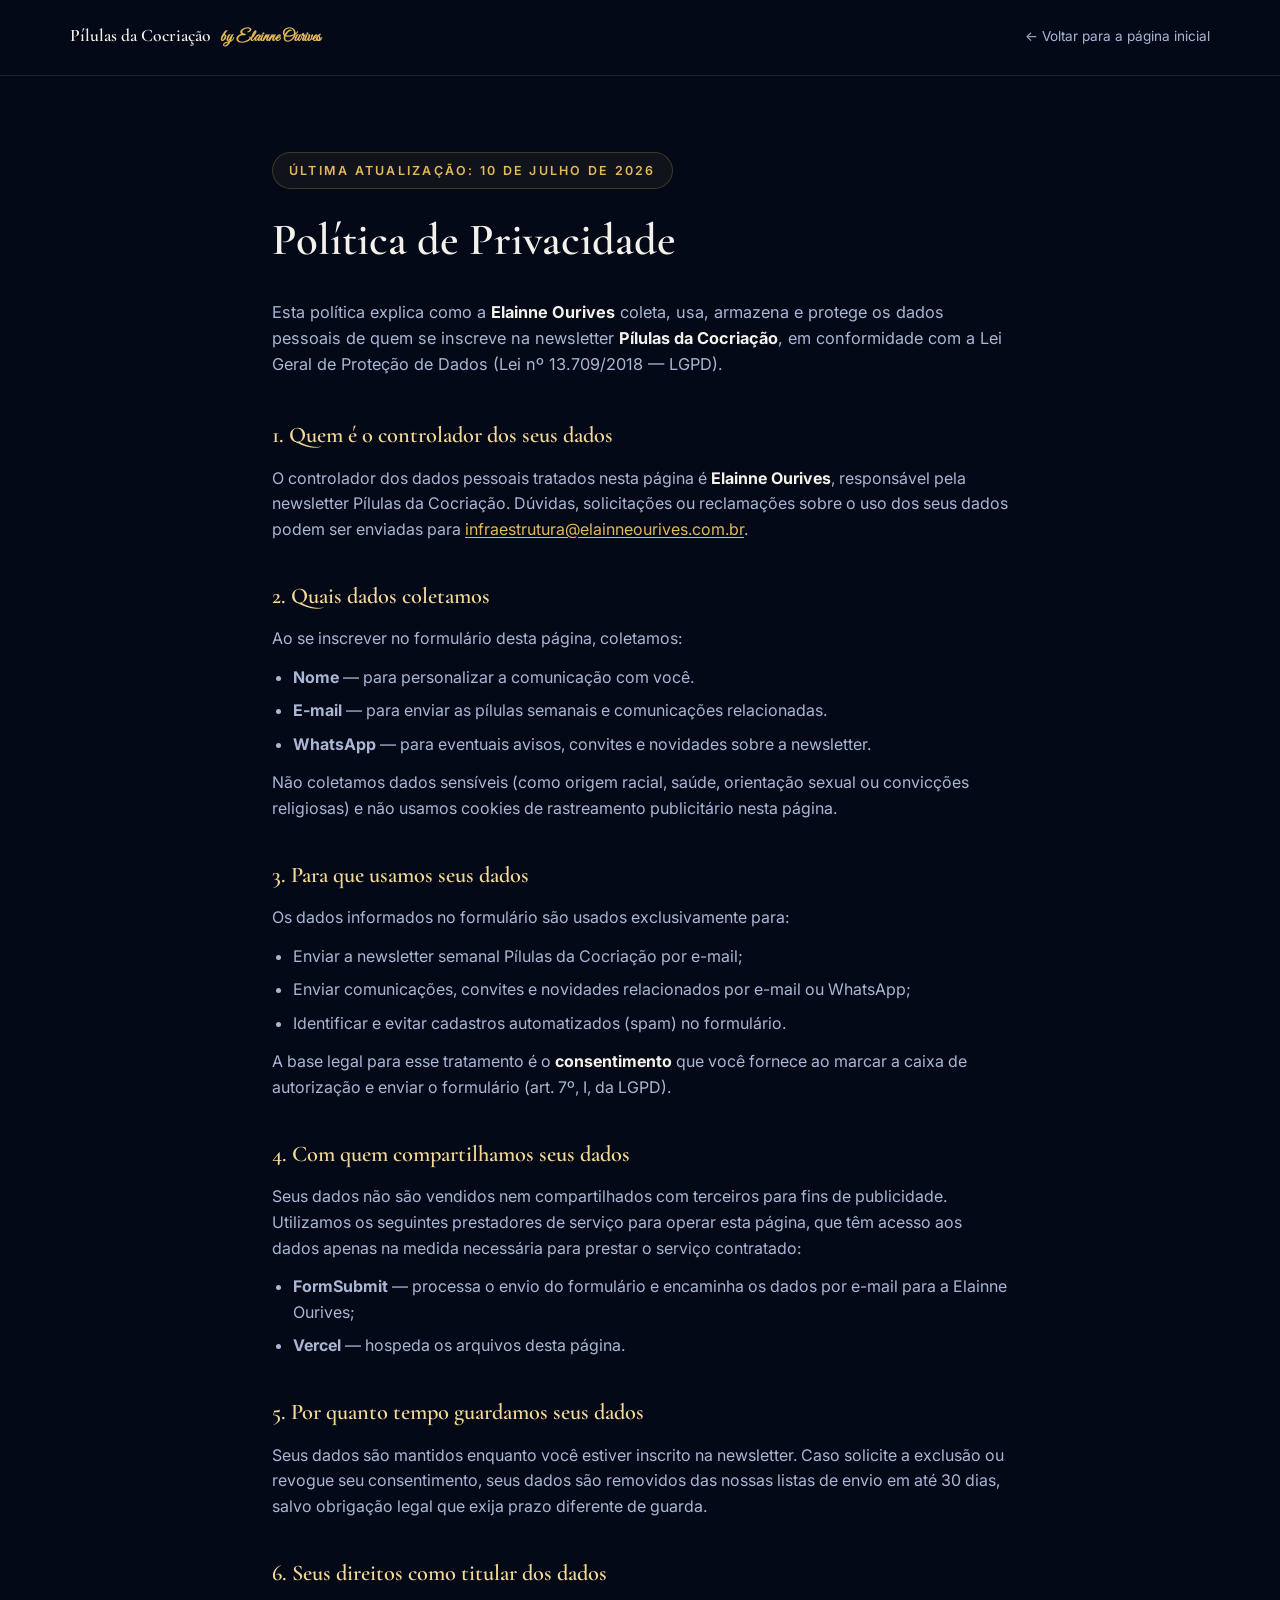
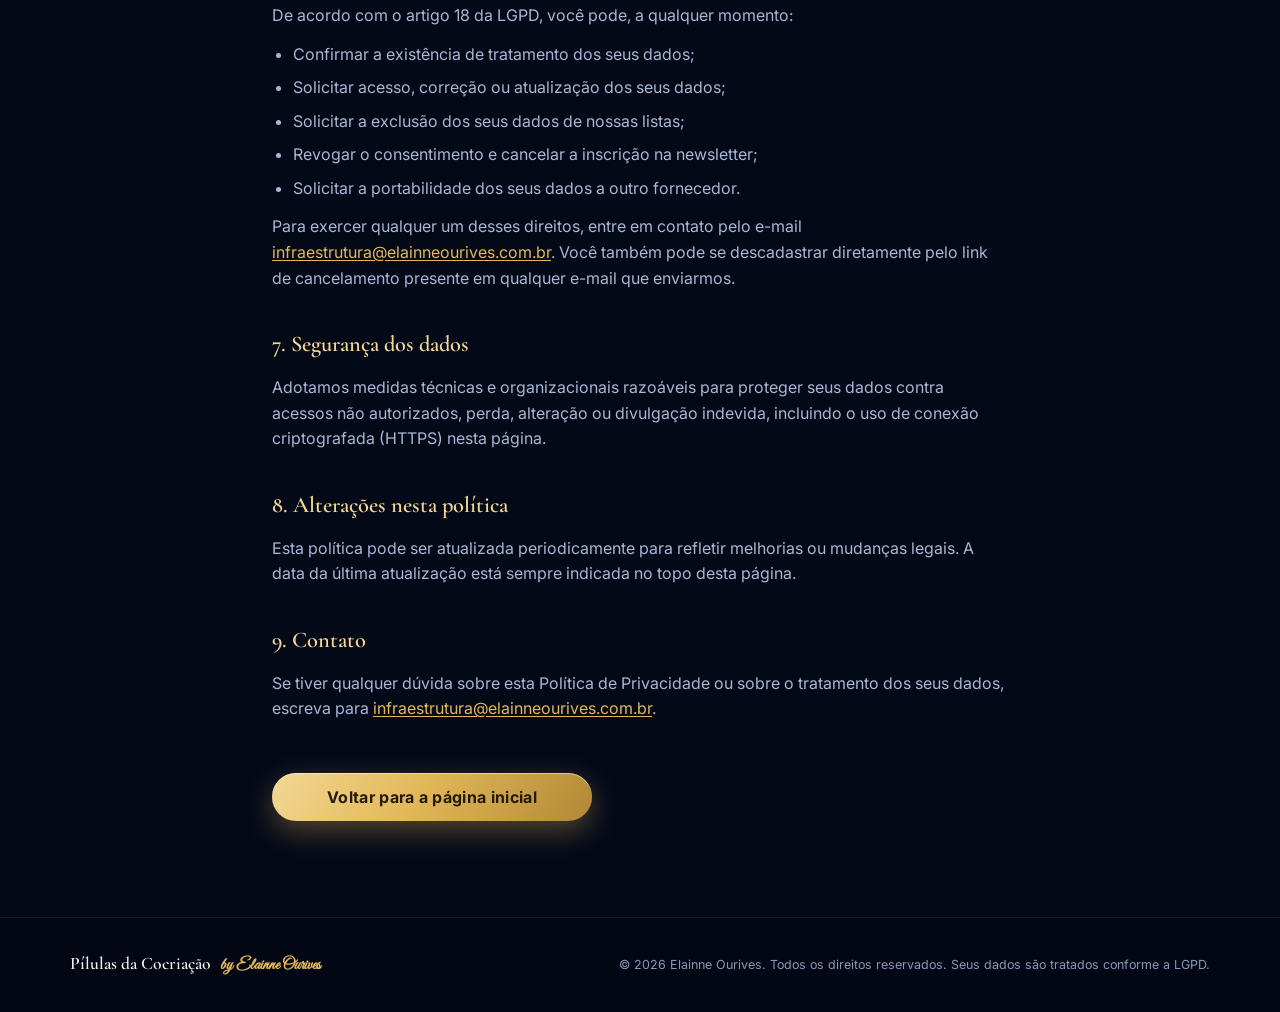
==== politica-de-privacidade.html @ af538812 "Cria página de Política de Privacidade e conecta ao formulário - Nova página politica-de-privacidade" ====
<!DOCTYPE html>
<html lang="pt-BR">
<head>
  <meta charset="UTF-8" />
  <meta name="viewport" content="width=device-width, initial-scale=1.0" />
  <title>Política de Privacidade · Pílulas da Cocriação</title>
  <meta name="description" content="Política de Privacidade da newsletter Pílulas da Cocriação, by Elainne Ourives." />
  <meta name="robots" content="noindex" />

  <link rel="icon" href="data:image/svg+xml,<svg xmlns='http://www.w3.org/2000/svg' viewBox='0 0 100 100'><text y='.9em' font-size='90'>✉️</text></svg>" />

  <link rel="preconnect" href="https://fonts.googleapis.com" />
  <link rel="preconnect" href="https://fonts.gstatic.com" crossorigin />
  <link href="https://fonts.googleapis.com/css2?family=Cormorant+Garamond:ital,wght@0,400;0,500;0,600;0,700;1,500&family=Great+Vibes&family=Inter:wght@400;500;600;700&display=swap" rel="stylesheet" />

  <link rel="stylesheet" href="css/styles.css" />
</head>
<body>

  <header class="policy-header">
    <div class="container policy-header__inner">
      <a href="index.html" class="policy-header__brand">
        Pílulas da Cocriação <span>by Elainne Ourives</span>
      </a>
      <a href="index.html" class="policy-header__back">← Voltar para a página inicial</a>
    </div>
  </header>

  <main class="policy">
    <div class="container policy__container">
      <p class="eyebrow">Última atualização: 10 de julho de 2026</p>
      <h1 class="policy__title">Política de Privacidade</h1>
      <p class="policy__intro">
        Esta política explica como a <strong>Elainne Ourives</strong> coleta, usa,
        armazena e protege os dados pessoais de quem se inscreve na newsletter
        <strong>Pílulas da Cocriação</strong>, em conformidade com a Lei Geral de
        Proteção de Dados (Lei nº 13.709/2018 — LGPD).
      </p>

      <section class="policy__section">
        <h2>1. Quem é o controlador dos seus dados</h2>
        <p>
          O controlador dos dados pessoais tratados nesta página é
          <strong>Elainne Ourives</strong>, responsável pela newsletter Pílulas
          da Cocriação. Dúvidas, solicitações ou reclamações sobre o uso dos
          seus dados podem ser enviadas para
          <a href="mailto:infraestrutura@elainneourives.com.br">infraestrutura@elainneourives.com.br</a>.
        </p>
      </section>

      <section class="policy__section">
        <h2>2. Quais dados coletamos</h2>
        <p>Ao se inscrever no formulário desta página, coletamos:</p>
        <ul>
          <li><strong>Nome</strong> — para personalizar a comunicação com você.</li>
          <li><strong>E-mail</strong> — para enviar as pílulas semanais e comunicações relacionadas.</li>
          <li><strong>WhatsApp</strong> — para eventuais avisos, convites e novidades sobre a newsletter.</li>
        </ul>
        <p>
          Não coletamos dados sensíveis (como origem racial, saúde, orientação
          sexual ou convicções religiosas) e não usamos cookies de rastreamento
          publicitário nesta página.
        </p>
      </section>

      <section class="policy__section">
        <h2>3. Para que usamos seus dados</h2>
        <p>Os dados informados no formulário são usados exclusivamente para:</p>
        <ul>
          <li>Enviar a newsletter semanal Pílulas da Cocriação por e-mail;</li>
          <li>Enviar comunicações, convites e novidades relacionados por e-mail ou WhatsApp;</li>
          <li>Identificar e evitar cadastros automatizados (spam) no formulário.</li>
        </ul>
        <p>
          A base legal para esse tratamento é o <strong>consentimento</strong>
          que você fornece ao marcar a caixa de autorização e enviar o
          formulário (art. 7º, I, da LGPD).
        </p>
      </section>

      <section class="policy__section">
        <h2>4. Com quem compartilhamos seus dados</h2>
        <p>
          Seus dados não são vendidos nem compartilhados com terceiros para
          fins de publicidade. Utilizamos os seguintes prestadores de serviço
          para operar esta página, que têm acesso aos dados apenas na medida
          necessária para prestar o serviço contratado:
        </p>
        <ul>
          <li>
            <strong>FormSubmit</strong> — processa o envio do formulário e
            encaminha os dados por e-mail para a Elainne Ourives;
          </li>
          <li>
            <strong>Vercel</strong> — hospeda os arquivos desta página.
          </li>
        </ul>
      </section>

      <section class="policy__section">
        <h2>5. Por quanto tempo guardamos seus dados</h2>
        <p>
          Seus dados são mantidos enquanto você estiver inscrito na
          newsletter. Caso solicite a exclusão ou revogue seu consentimento,
          seus dados são removidos das nossas listas de envio em até 30 dias,
          salvo obrigação legal que exija prazo diferente de guarda.
        </p>
      </section>

      <section class="policy__section">
        <h2>6. Seus direitos como titular dos dados</h2>
        <p>De acordo com o artigo 18 da LGPD, você pode, a qualquer momento:</p>
        <ul>
          <li>Confirmar a existência de tratamento dos seus dados;</li>
          <li>Solicitar acesso, correção ou atualização dos seus dados;</li>
          <li>Solicitar a exclusão dos seus dados de nossas listas;</li>
          <li>Revogar o consentimento e cancelar a inscrição na newsletter;</li>
          <li>Solicitar a portabilidade dos seus dados a outro fornecedor.</li>
        </ul>
        <p>
          Para exercer qualquer um desses direitos, entre em contato pelo
          e-mail <a href="mailto:infraestrutura@elainneourives.com.br">infraestrutura@elainneourives.com.br</a>.
          Você também pode se descadastrar diretamente pelo link de
          cancelamento presente em qualquer e-mail que enviarmos.
        </p>
      </section>

      <section class="policy__section">
        <h2>7. Segurança dos dados</h2>
        <p>
          Adotamos medidas técnicas e organizacionais razoáveis para proteger
          seus dados contra acessos não autorizados, perda, alteração ou
          divulgação indevida, incluindo o uso de conexão criptografada
          (HTTPS) nesta página.
        </p>
      </section>

      <section class="policy__section">
        <h2>8. Alterações nesta política</h2>
        <p>
          Esta política pode ser atualizada periodicamente para refletir
          melhorias ou mudanças legais. A data da última atualização está
          sempre indicada no topo desta página.
        </p>
      </section>

      <section class="policy__section">
        <h2>9. Contato</h2>
        <p>
          Se tiver qualquer dúvida sobre esta Política de Privacidade ou
          sobre o tratamento dos seus dados, escreva para
          <a href="mailto:infraestrutura@elainneourives.com.br">infraestrutura@elainneourives.com.br</a>.
        </p>
      </section>

      <a href="index.html" class="btn btn--gold btn--wide policy__cta">
        <span class="btn__label">Voltar para a página inicial</span>
      </a>
    </div>
  </main>

  <footer class="footer">
    <div class="container footer__inner">
      <p class="footer__brand">Pílulas da Cocriação <span>by Elainne Ourives</span></p>
      <p class="footer__legal">
        © <span id="year">2026</span> Elainne Ourives. Todos os direitos reservados.
        Seus dados são tratados conforme a LGPD.
      </p>
    </div>
  </footer>

  <script>
    document.getElementById("year").textContent = new Date().getFullYear();
  </script>
</body>
</html>
---- css/styles.css ----
/* ═══════════════════════════════════════════════════════════════
   Pílulas da Cocriação · by Elainne Ourives
   Paleta: céu cósmico profundo + dourado (inspirada nas fotos-chave)
   ═══════════════════════════════════════════════════════════════ */

:root {
  --bg-deep: #040918;
  --bg-navy: #081228;
  --bg-card: rgba(10, 20, 44, 0.72);
  --line: rgba(227, 184, 89, 0.22);
  --line-soft: rgba(148, 170, 215, 0.14);

  --gold: #e3b859;
  --gold-light: #f3d894;
  --gold-deep: #a97f2f;
  --cyan: #6fd6ff;

  --text: #f4f1ea;
  --text-muted: #aab6d3;
  --text-soft: #8b97b8;

  --font-display: "Cormorant Garamond", Georgia, serif;
  --font-script: "Great Vibes", cursive;
  --font-body: "Inter", -apple-system, BlinkMacSystemFont, "Segoe UI", sans-serif;

  --radius: 18px;
  --container: 1140px;
}

*,
*::before,
*::after {
  box-sizing: border-box;
  margin: 0;
  padding: 0;
}

html {
  scroll-behavior: smooth;
}

body {
  font-family: var(--font-body);
  background: var(--bg-deep);
  color: var(--text);
  line-height: 1.6;
  -webkit-font-smoothing: antialiased;
  overflow-x: hidden;
}

img {
  max-width: 100%;
  display: block;
}

.container {
  width: min(var(--container), 100% - 2.5rem);
  margin-inline: auto;
}

/* ── Eyebrow / etiquetas ─────────────────────────────────────── */
.eyebrow {
  display: inline-flex;
  align-items: center;
  gap: 0.5rem;
  font-size: 0.78rem;
  font-weight: 600;
  letter-spacing: 0.18em;
  text-transform: uppercase;
  color: var(--gold);
  border: 1px solid var(--line);
  border-radius: 999px;
  padding: 0.45rem 1rem;
  background: rgba(227, 184, 89, 0.06);
}

.eyebrow__icon {
  width: 1rem;
  height: 1rem;
}

.eyebrow--center {
  display: table;
  margin: 0 auto 1.25rem;
}

/* ── Barra de progresso de rolagem ───────────────────────────── */
.scroll-progress {
  position: fixed;
  top: 0;
  left: 0;
  width: 0%;
  height: 3px;
  background: linear-gradient(90deg, var(--gold-deep), var(--gold-light));
  box-shadow: 0 0 10px rgba(227, 184, 89, 0.6);
  z-index: 999;
  transition: width 0.1s linear;
}

@media (prefers-reduced-motion: reduce) {
  .scroll-progress {
    transition: none;
  }
}

/* ═══════════════════ DOBRA 1 · HERO ═══════════════════ */
.hero {
  position: relative;
  min-height: 100svh;
  display: flex;
  flex-direction: column;
  justify-content: center;
  padding: clamp(4rem, 8vh, 6rem) 0 5rem;
  isolation: isolate;
  overflow: hidden;
}

/* Foto principal (assets/hero-desktop.jpg). Sem a foto, os
   gradientes abaixo garantem o mesmo clima cósmico. */
.hero__bg {
  position: absolute;
  inset: 0;
  z-index: -3;
  background:
    linear-gradient(90deg, rgba(4, 9, 24, 0.96) 8%, rgba(4, 9, 24, 0.55) 46%, rgba(4, 9, 24, 0.35) 100%),
    linear-gradient(0deg, rgba(4, 9, 24, 0.9) 0%, rgba(4, 9, 24, 0.15) 30%),
    url("../assets/hero-desktop.jpg") center right / cover no-repeat,
    radial-gradient(120% 90% at 78% 30%, #12305e 0%, #0a1a3c 38%, var(--bg-deep) 78%);
  scale: 1.12;
  will-change: transform;
}

/* Névoa/brilho holográfico azul, como nas fotos de referência */
.hero__glow {
  position: absolute;
  inset: 0;
  z-index: -2;
  background:
    radial-gradient(38% 30% at 74% 26%, rgba(111, 214, 255, 0.16), transparent 70%),
    radial-gradient(30% 26% at 22% 78%, rgba(227, 184, 89, 0.08), transparent 70%);
  pointer-events: none;
}

/* Partículas douradas (bokeh) em CSS puro */
.hero__stars {
  position: absolute;
  inset: 0;
  z-index: -1;
  pointer-events: none;
  background-image:
    radial-gradient(2px 2px at 12% 24%, rgba(243, 216, 148, 0.9), transparent 60%),
    radial-gradient(1.5px 1.5px at 26% 64%, rgba(243, 216, 148, 0.7), transparent 60%),
    radial-gradient(2.5px 2.5px at 8% 82%, rgba(243, 216, 148, 0.55), transparent 60%),
    radial-gradient(1.5px 1.5px at 38% 12%, rgba(255, 255, 255, 0.65), transparent 60%),
    radial-gradient(2px 2px at 55% 80%, rgba(243, 216, 148, 0.5), transparent 60%),
    radial-gradient(1.5px 1.5px at 67% 18%, rgba(255, 255, 255, 0.5), transparent 60%),
    radial-gradient(2px 2px at 84% 66%, rgba(243, 216, 148, 0.6), transparent 60%),
    radial-gradient(1.5px 1.5px at 92% 34%, rgba(255, 255, 255, 0.45), transparent 60%),
    radial-gradient(2.5px 2.5px at 45% 42%, rgba(243, 216, 148, 0.35), transparent 60%);
  animation: twinkle 6s ease-in-out infinite alternate;
}

@keyframes twinkle {
  from { opacity: 0.55; }
  to   { opacity: 1; }
}

.hero__grid {
  display: grid;
  grid-template-columns: 1.15fr 0.85fr;
  gap: clamp(2rem, 5vw, 4.5rem);
  align-items: center;
}

.hero__title {
  font-family: var(--font-display);
  font-weight: 600;
  font-size: clamp(2.8rem, 6.5vw, 4.8rem);
  line-height: 1.05;
  margin-top: 1.4rem;
  letter-spacing: 0.01em;
}

.hero__title em {
  font-style: italic;
  background: linear-gradient(100deg, var(--gold-light) 10%, var(--gold) 50%, var(--gold-deep) 95%);
  -webkit-background-clip: text;
  background-clip: text;
  color: transparent;
}

.hero__signature {
  font-family: var(--font-script);
  font-size: clamp(1.6rem, 3vw, 2.2rem);
  color: var(--gold-light);
  margin-top: 0.4rem;
  text-shadow: 0 0 24px rgba(227, 184, 89, 0.35);
}

.hero__lead {
  font-size: clamp(1.05rem, 1.6vw, 1.2rem);
  color: var(--text-muted);
  max-width: 34rem;
  margin-top: 1.4rem;
}

.hero__lead strong {
  color: var(--text);
}

.hero__benefits {
  list-style: none;
  margin-top: 1.8rem;
  display: grid;
  gap: 0.85rem;
  max-width: 32rem;
}

.hero__benefits li {
  display: flex;
  gap: 0.75rem;
  align-items: flex-start;
  color: var(--text-muted);
  font-size: 0.97rem;
}

.check {
  color: var(--gold);
  flex-shrink: 0;
  line-height: 1.5;
  filter: drop-shadow(0 0 6px rgba(227, 184, 89, 0.6));
}

/* ── Cartão do formulário ────────────────────────────────────── */
.form-card {
  position: relative;
  background: var(--bg-card);
  border: 1px solid var(--line);
  border-radius: var(--radius);
  padding: 2.4rem 2rem 1.8rem;
  backdrop-filter: blur(14px);
  -webkit-backdrop-filter: blur(14px);
  box-shadow:
    0 30px 80px rgba(0, 0, 0, 0.5),
    inset 0 1px 0 rgba(255, 255, 255, 0.06);
}

.form-card__seal {
  position: absolute;
  top: -26px;
  left: 50%;
  translate: -50% 0;
  width: 52px;
  height: 52px;
  display: grid;
  place-items: center;
  border-radius: 50%;
  background: linear-gradient(140deg, var(--gold-light), var(--gold-deep));
  color: #241a05;
  box-shadow: 0 8px 24px rgba(227, 184, 89, 0.4);
}

.form-card__seal svg {
  width: 24px;
  height: 24px;
}

.form-card__title {
  font-family: var(--font-display);
  font-size: 1.7rem;
  font-weight: 600;
  text-align: center;
}

.form-card__subtitle {
  text-align: center;
  color: var(--text-soft);
  font-size: 0.92rem;
  margin: 0.35rem 0 1.6rem;
}

.field {
  margin-bottom: 1.05rem;
}

.field label {
  display: block;
  font-size: 0.82rem;
  font-weight: 600;
  letter-spacing: 0.04em;
  color: var(--text-muted);
  margin-bottom: 0.4rem;
}

.field input {
  width: 100%;
  padding: 0.85rem 1rem;
  font: inherit;
  font-size: 0.95rem;
  color: var(--text);
  background: rgba(4, 9, 24, 0.55);
  border: 1px solid var(--line-soft);
  border-radius: 12px;
  outline: none;
  transition: border-color 0.25s, box-shadow 0.25s;
}

.field input::placeholder {
  color: var(--text-soft);
  opacity: 0.7;
}

.field input:focus-visible {
  border-color: var(--gold);
  box-shadow: 0 0 0 3px rgba(227, 184, 89, 0.18);
}

.field.field--invalid input {
  border-color: #e46a6a;
  box-shadow: 0 0 0 3px rgba(228, 106, 106, 0.15);
}

.field__error {
  display: none;
  font-size: 0.78rem;
  color: #ff9d9d;
  margin-top: 0.35rem;
}

.field--invalid .field__error {
  display: block;
}

/* honeypot: fora da tela, invisível para humanos */
.hp-field {
  position: absolute;
  left: -9999px;
  width: 1px;
  height: 1px;
  overflow: hidden;
}

.consent {
  display: flex;
  gap: 0.6rem;
  align-items: flex-start;
  font-size: 0.78rem;
  color: var(--text-soft);
  margin: 0.35rem 0 1.3rem;
  cursor: pointer;
}

.consent input {
  margin-top: 0.2rem;
  accent-color: var(--gold);
  flex-shrink: 0;
}

.consent a {
  color: var(--gold);
  text-decoration: underline;
  text-underline-offset: 2px;
}

.consent.consent--invalid span {
  color: #ff9d9d;
}

/* ── Botões ──────────────────────────────────────────────────── */
.btn {
  position: relative;
  display: inline-flex;
  align-items: center;
  justify-content: center;
  gap: 0.6rem;
  width: 100%;
  padding: 1rem 1.6rem;
  font: 700 1rem/1 var(--font-body);
  letter-spacing: 0.02em;
  border: none;
  border-radius: 999px;
  cursor: pointer;
  text-decoration: none;
  text-align: center;
  transition: transform 0.2s ease, box-shadow 0.2s ease, filter 0.2s ease;
}

.btn--gold {
  color: #241a05;
  background: linear-gradient(120deg, var(--gold-light) 0%, var(--gold) 45%, var(--gold-deep) 110%);
  box-shadow:
    0 10px 30px rgba(227, 184, 89, 0.35),
    inset 0 1px 0 rgba(255, 255, 255, 0.5);
  overflow: hidden;
}

.btn--gold::after {
  content: "";
  position: absolute;
  top: 0;
  left: -60%;
  width: 40%;
  height: 100%;
  background: linear-gradient(120deg, transparent, rgba(255, 255, 255, 0.65), transparent);
  transform: skewX(-20deg);
  transition: left 0.7s cubic-bezier(0.16, 1, 0.3, 1);
  pointer-events: none;
}

.btn--gold:hover::after {
  left: 130%;
}

.btn--gold:hover {
  transform: translateY(-2px);
  filter: brightness(1.06);
  box-shadow: 0 14px 38px rgba(227, 184, 89, 0.45);
}

.btn--gold:active {
  transform: translateY(0);
  scale: 0.97;
}

.btn--gold:focus-visible {
  outline: 3px solid rgba(243, 216, 148, 0.7);
  outline-offset: 3px;
}

.btn--wide {
  width: auto;
  min-width: 20rem;
}

.btn__loader {
  display: none;
  width: 1.05rem;
  height: 1.05rem;
  border: 2.5px solid rgba(36, 26, 5, 0.3);
  border-top-color: #241a05;
  border-radius: 50%;
  animation: spin 0.7s linear infinite;
}

.btn.is-loading .btn__label { opacity: 0.55; }
.btn.is-loading .btn__loader { display: inline-block; }
.btn.is-loading { pointer-events: none; }

@keyframes spin {
  to { rotate: 360deg; }
}

.form-card__note {
  display: flex;
  align-items: center;
  justify-content: center;
  gap: 0.45rem;
  font-size: 0.76rem;
  color: var(--text-soft);
  margin-top: 1.1rem;
}

.form-card__note svg {
  width: 0.95rem;
  height: 0.95rem;
  flex-shrink: 0;
  color: var(--gold);
}

/* ── Sucesso ─────────────────────────────────────────────────── */
.form-success {
  background: var(--bg-card);
  border: 1px solid var(--line);
  border-radius: var(--radius);
  padding: 3rem 2rem;
  text-align: center;
  backdrop-filter: blur(14px);
  box-shadow: 0 30px 80px rgba(0, 0, 0, 0.5);
  animation: pop-in 0.5s cubic-bezier(0.2, 0.9, 0.3, 1.2);
}

@keyframes pop-in {
  from { opacity: 0; scale: 0.92; }
  to   { opacity: 1; scale: 1; }
}

.form-success__icon {
  width: 64px;
  height: 64px;
  margin: 0 auto 1.2rem;
  display: grid;
  place-items: center;
  font-size: 1.8rem;
  border-radius: 50%;
  color: #241a05;
  background: linear-gradient(140deg, var(--gold-light), var(--gold-deep));
  box-shadow: 0 10px 30px rgba(227, 184, 89, 0.45);
}

.form-success h2 {
  font-family: var(--font-display);
  font-size: 1.6rem;
  font-weight: 600;
}

.form-success p {
  color: var(--text-muted);
  font-size: 0.95rem;
  margin-top: 0.6rem;
}

/* ── Indicador de scroll ─────────────────────────────────────── */
.hero__scroll {
  position: absolute;
  bottom: 1.6rem;
  left: 50%;
  translate: -50% 0;
  width: 26px;
  height: 42px;
  border: 2px solid rgba(243, 216, 148, 0.5);
  border-radius: 999px;
  display: flex;
  justify-content: center;
  padding-top: 7px;
}

.hero__scroll span {
  width: 4px;
  height: 8px;
  border-radius: 999px;
  background: var(--gold);
  animation: scroll-hint 1.8s ease-in-out infinite;
}

@keyframes scroll-hint {
  0%, 100% { translate: 0 0; opacity: 1; }
  60%      { translate: 0 10px; opacity: 0.2; }
}

/* ═══════════════════ DOBRA 2 · CARDS ═══════════════════ */
.section {
  padding: clamp(4.5rem, 9vh, 7rem) 0;
}

.section--cards {
  background:
    radial-gradient(60% 45% at 50% 0%, rgba(18, 48, 94, 0.5), transparent 75%),
    var(--bg-navy);
  border-top: 1px solid var(--line-soft);
}

.section__title {
  font-family: var(--font-display);
  font-weight: 600;
  font-size: clamp(1.9rem, 4vw, 2.8rem);
  line-height: 1.2;
  text-align: center;
  max-width: 46rem;
  margin: 0 auto;
}

.section__title em {
  font-style: italic;
  color: var(--gold);
}

.section__title--left {
  text-align: left;
  margin: 0.9rem 0 1.2rem;
}

.cards {
  display: grid;
  grid-template-columns: repeat(3, 1fr);
  gap: 1.4rem;
  margin-top: 3rem;
}

.card {
  position: relative;
  overflow: hidden;
  background: rgba(10, 20, 44, 0.55);
  border: 1px solid var(--line-soft);
  border-radius: var(--radius);
  padding: 2rem 1.7rem;
  transition: transform 0.3s ease, border-color 0.3s ease, box-shadow 0.3s ease;
}

.card::before {
  content: "";
  position: absolute;
  inset: 0;
  z-index: -1;
  background: radial-gradient(280px circle at var(--mx, 50%) var(--my, 50%), rgba(227, 184, 89, 0.14), transparent 60%);
  opacity: 0;
  transition: opacity 0.4s ease;
  pointer-events: none;
}

.card:hover::before {
  opacity: 1;
}

.card:hover {
  transform: translateY(-6px);
  border-color: var(--line);
  box-shadow: 0 24px 50px rgba(0, 0, 0, 0.35);
}

.card__icon {
  width: 54px;
  height: 54px;
  display: grid;
  place-items: center;
  border-radius: 14px;
  color: var(--gold);
  background: rgba(227, 184, 89, 0.09);
  border: 1px solid var(--line);
  margin-bottom: 1.3rem;
}

.card__icon svg {
  width: 26px;
  height: 26px;
}

.card h3 {
  font-family: var(--font-display);
  font-size: 1.35rem;
  font-weight: 600;
  margin-bottom: 0.6rem;
}

.card p {
  color: var(--text-muted);
  font-size: 0.93rem;
}

/* ── Passos ──────────────────────────────────────────────────── */
.steps {
  display: flex;
  align-items: center;
  gap: 1.2rem;
  margin-top: 3.5rem;
  padding: 1.8rem 2rem;
  border: 1px dashed var(--line);
  border-radius: var(--radius);
  background: rgba(227, 184, 89, 0.04);
}

.step {
  display: flex;
  align-items: center;
  gap: 0.9rem;
  flex: 1;
}

.step p {
  font-size: 0.85rem;
  color: var(--text-muted);
}

.step strong {
  color: var(--text);
  font-size: 0.92rem;
}

.step__number {
  flex-shrink: 0;
  width: 40px;
  height: 40px;
  display: grid;
  place-items: center;
  font: 700 1rem var(--font-body);
  color: var(--gold-light);
  border: 1px solid var(--line);
  border-radius: 50%;
  background: rgba(227, 184, 89, 0.08);
}

.step__divider {
  width: 48px;
  height: 1px;
  background: linear-gradient(90deg, transparent, var(--gold), transparent);
  flex-shrink: 0;
}

/* ═══════════════════ DOBRA 3 · SOBRE ═══════════════════ */
.section--about {
  position: relative;
  background: var(--bg-deep);
  overflow: hidden;
}

.section--about__glow {
  position: absolute;
  inset: 0;
  background:
    radial-gradient(45% 40% at 18% 30%, rgba(18, 48, 94, 0.55), transparent 70%),
    radial-gradient(30% 30% at 85% 75%, rgba(227, 184, 89, 0.07), transparent 70%);
  pointer-events: none;
}

.about {
  position: relative;
  display: grid;
  grid-template-columns: 0.9fr 1.1fr;
  gap: clamp(2.5rem, 6vw, 5rem);
  align-items: center;
}

.about__photo {
  position: relative;
  border-radius: var(--radius);
  overflow: hidden;
  aspect-ratio: 4 / 5;
  border: 1px solid var(--line);
  box-shadow: 0 30px 80px rgba(0, 0, 0, 0.55);
}

.about__photo img {
  width: 100%;
  height: 100%;
  object-fit: cover;
  object-position: top center;
}

.about__photo::after {
  content: "";
  position: absolute;
  inset: 0;
  background: linear-gradient(0deg, rgba(4, 9, 24, 0.55) 0%, transparent 40%);
  pointer-events: none;
}

/* Fallback elegante enquanto a foto não é adicionada em /assets */
.about__photo-fallback {
  display: none;
  position: absolute;
  inset: 0;
  place-items: center;
  background:
    radial-gradient(80% 70% at 60% 30%, #12305e 0%, #0a1a3c 55%, var(--bg-deep) 100%);
}

.about__photo-fallback span {
  font-family: var(--font-script);
  font-size: 8rem;
  color: var(--gold);
  text-shadow: 0 0 40px rgba(227, 184, 89, 0.5);
}

.about__photo--fallback img { display: none; }
.about__photo--fallback .about__photo-fallback { display: grid; }

.about__copy p {
  color: var(--text-muted);
  margin-bottom: 1rem;
  max-width: 36rem;
}

.about__copy p strong {
  color: var(--text);
}

.about__quote {
  font-family: var(--font-display);
  font-style: italic;
  font-size: 1.35rem;
  line-height: 1.45;
  color: var(--gold-light);
  border-left: 2px solid var(--gold);
  padding-left: 1.2rem;
  margin: 1.6rem 0 2rem;
  max-width: 32rem;
}

/* ═══════════════════ PÁGINA · POLÍTICA DE PRIVACIDADE ═══════════════════ */
.policy-header {
  border-bottom: 1px solid var(--line-soft);
  background: var(--bg-deep);
  padding: 1.4rem 0;
}

.policy-header__inner {
  display: flex;
  align-items: center;
  justify-content: space-between;
  gap: 1rem;
  flex-wrap: wrap;
}

.policy-header__brand {
  font-family: var(--font-display);
  font-size: 1.1rem;
  font-weight: 600;
  color: var(--text);
  text-decoration: none;
}

.policy-header__brand span {
  font-family: var(--font-script);
  color: var(--gold);
  font-size: 1.05rem;
  margin-left: 0.3rem;
}

.policy-header__back {
  font-size: 0.85rem;
  color: var(--text-muted);
  text-decoration: none;
  border-bottom: 1px solid transparent;
  transition: border-color 0.2s ease, color 0.2s ease;
}

.policy-header__back:hover {
  color: var(--gold-light);
  border-color: var(--gold-light);
}

.policy {
  background: var(--bg-deep);
  padding: clamp(3rem, 6vw, 5rem) 0 clamp(4rem, 8vw, 6rem);
  min-height: 60vh;
}

.policy__container {
  max-width: 46rem;
}

.policy__title {
  font-family: var(--font-display);
  font-weight: 600;
  font-size: clamp(2rem, 4vw, 2.8rem);
  margin: 1rem 0 1.4rem;
}

.policy__intro {
  color: var(--text-muted);
  font-size: 1.02rem;
  margin-bottom: 2.5rem;
}

.policy__intro strong {
  color: var(--text);
}

.policy__section {
  margin-bottom: 2.2rem;
}

.policy__section h2 {
  font-family: var(--font-display);
  font-weight: 600;
  font-size: 1.4rem;
  color: var(--gold-light);
  margin-bottom: 0.8rem;
}

.policy__section p {
  color: var(--text-muted);
  margin-bottom: 0.8rem;
}

.policy__section p strong {
  color: var(--text);
}

.policy__section ul {
  color: var(--text-muted);
  padding-left: 1.3rem;
  margin-bottom: 0.8rem;
  display: grid;
  gap: 0.5rem;
}

.policy__section a {
  color: var(--gold);
  text-decoration: underline;
  text-underline-offset: 2px;
}

.policy__cta {
  max-width: 24rem;
  margin-top: 1rem;
}

@media (max-width: 640px) {
  .policy-header__inner {
    flex-direction: column;
    align-items: flex-start;
    gap: 0.6rem;
  }

  .policy__cta {
    max-width: none;
    width: 100%;
  }
}

/* ═══════════════════ FOOTER ═══════════════════ */
.footer {
  border-top: 1px solid var(--line-soft);
  padding: 2rem 0;
  background: #030713;
}

.footer__inner {
  display: flex;
  align-items: center;
  justify-content: space-between;
  gap: 1rem;
  flex-wrap: wrap;
}

.footer__brand {
  font-family: var(--font-display);
  font-size: 1.1rem;
  font-weight: 600;
}

.footer__brand span {
  font-family: var(--font-script);
  color: var(--gold);
  font-size: 1.05rem;
  margin-left: 0.3rem;
}

.footer__legal {
  font-size: 0.78rem;
  color: var(--text-soft);
}

/* ═══════════════════ ANIMAÇÕES DE ENTRADA ═══════════════════ */
.reveal {
  opacity: 0;
  translate: 0 32px;
  transition: opacity 0.9s cubic-bezier(0.16, 1, 0.3, 1), translate 0.9s cubic-bezier(0.16, 1, 0.3, 1);
}

.reveal--delay {
  transition-delay: 0.15s;
}

.reveal--left {
  translate: -36px 0;
}

.reveal--right {
  translate: 36px 0;
}

.reveal.is-visible {
  opacity: 1;
  translate: 0 0;
}

/* Cascata: cada item de uma lista/grade aparece um pouco depois do anterior */
.cards .card:nth-child(1) { transition-delay: 0s; }
.cards .card:nth-child(2) { transition-delay: 0.12s; }
.cards .card:nth-child(3) { transition-delay: 0.24s; }

.hero__benefits li:nth-child(1) { transition-delay: 0.1s; }
.hero__benefits li:nth-child(2) { transition-delay: 0.22s; }
.hero__benefits li:nth-child(3) { transition-delay: 0.34s; }

.steps .step:nth-of-type(1) { transition-delay: 0s; }
.steps .step:nth-of-type(2) { transition-delay: 0.12s; }
.steps .step:nth-of-type(3) { transition-delay: 0.24s; }

@media (prefers-reduced-motion: reduce) {
  html { scroll-behavior: auto; }
  .reveal { opacity: 1; translate: none; transition: none; }
  .hero__stars, .hero__scroll span { animation: none; }
}

/* ═══════════════════ RESPONSIVO ═══════════════════ */
@media (max-width: 960px) {
  .hero {
    padding-top: 4.5rem;
  }

  .hero__grid {
    grid-template-columns: 1fr;
    gap: 3rem;
  }

  .hero__bg {
    background:
      radial-gradient(120% 70% at 50% 12%, rgba(18, 48, 94, 0.55) 0%, rgba(8, 18, 40, 0.5) 45%, var(--bg-deep) 80%);
  }

  .hero__title {
    font-size: clamp(2.8rem, 13vw, 4rem);
    text-shadow: 0 2px 18px rgba(4, 9, 24, 0.8);
  }

  .hero__title em {
    text-shadow: none;
  }

  .hero__signature {
    text-shadow: 0 2px 14px rgba(4, 9, 24, 0.85);
  }

  .hero__copy {
    text-align: center;
    display: flex;
    flex-direction: column;
    align-items: center;
  }

  .hero__benefits {
    text-align: left;
  }

  .hero__form {
    max-width: 30rem;
    width: 100%;
    margin-inline: auto;
  }

  .cards {
    grid-template-columns: 1fr;
    max-width: 30rem;
    margin-inline: auto;
    margin-top: 2.5rem;
  }

  .steps {
    flex-direction: column;
    align-items: stretch;
    gap: 1.4rem;
  }

  .step__divider {
    width: 1px;
    height: 28px;
    margin-left: 19px;
    background: linear-gradient(180deg, transparent, var(--gold), transparent);
  }

  .about {
    grid-template-columns: 1fr;
  }

  .about__photo {
    max-width: 22rem;
    margin-inline: auto;
    width: 100%;
  }

  .section__title--left {
    text-align: center;
  }

  .about__copy {
    text-align: center;
    display: flex;
    flex-direction: column;
    align-items: center;
  }

  .about__quote {
    border-left: none;
    border-top: 2px solid var(--gold);
    padding: 1.2rem 0 0;
    text-align: center;
  }

  .btn--wide {
    width: 100%;
    min-width: 0;
  }

  .footer__inner {
    flex-direction: column;
    text-align: center;
  }
}

@media (max-width: 480px) {
  .form-card {
    padding: 2.2rem 1.4rem 1.6rem;
  }

  .steps {
    padding: 1.5rem 1.3rem;
  }
}
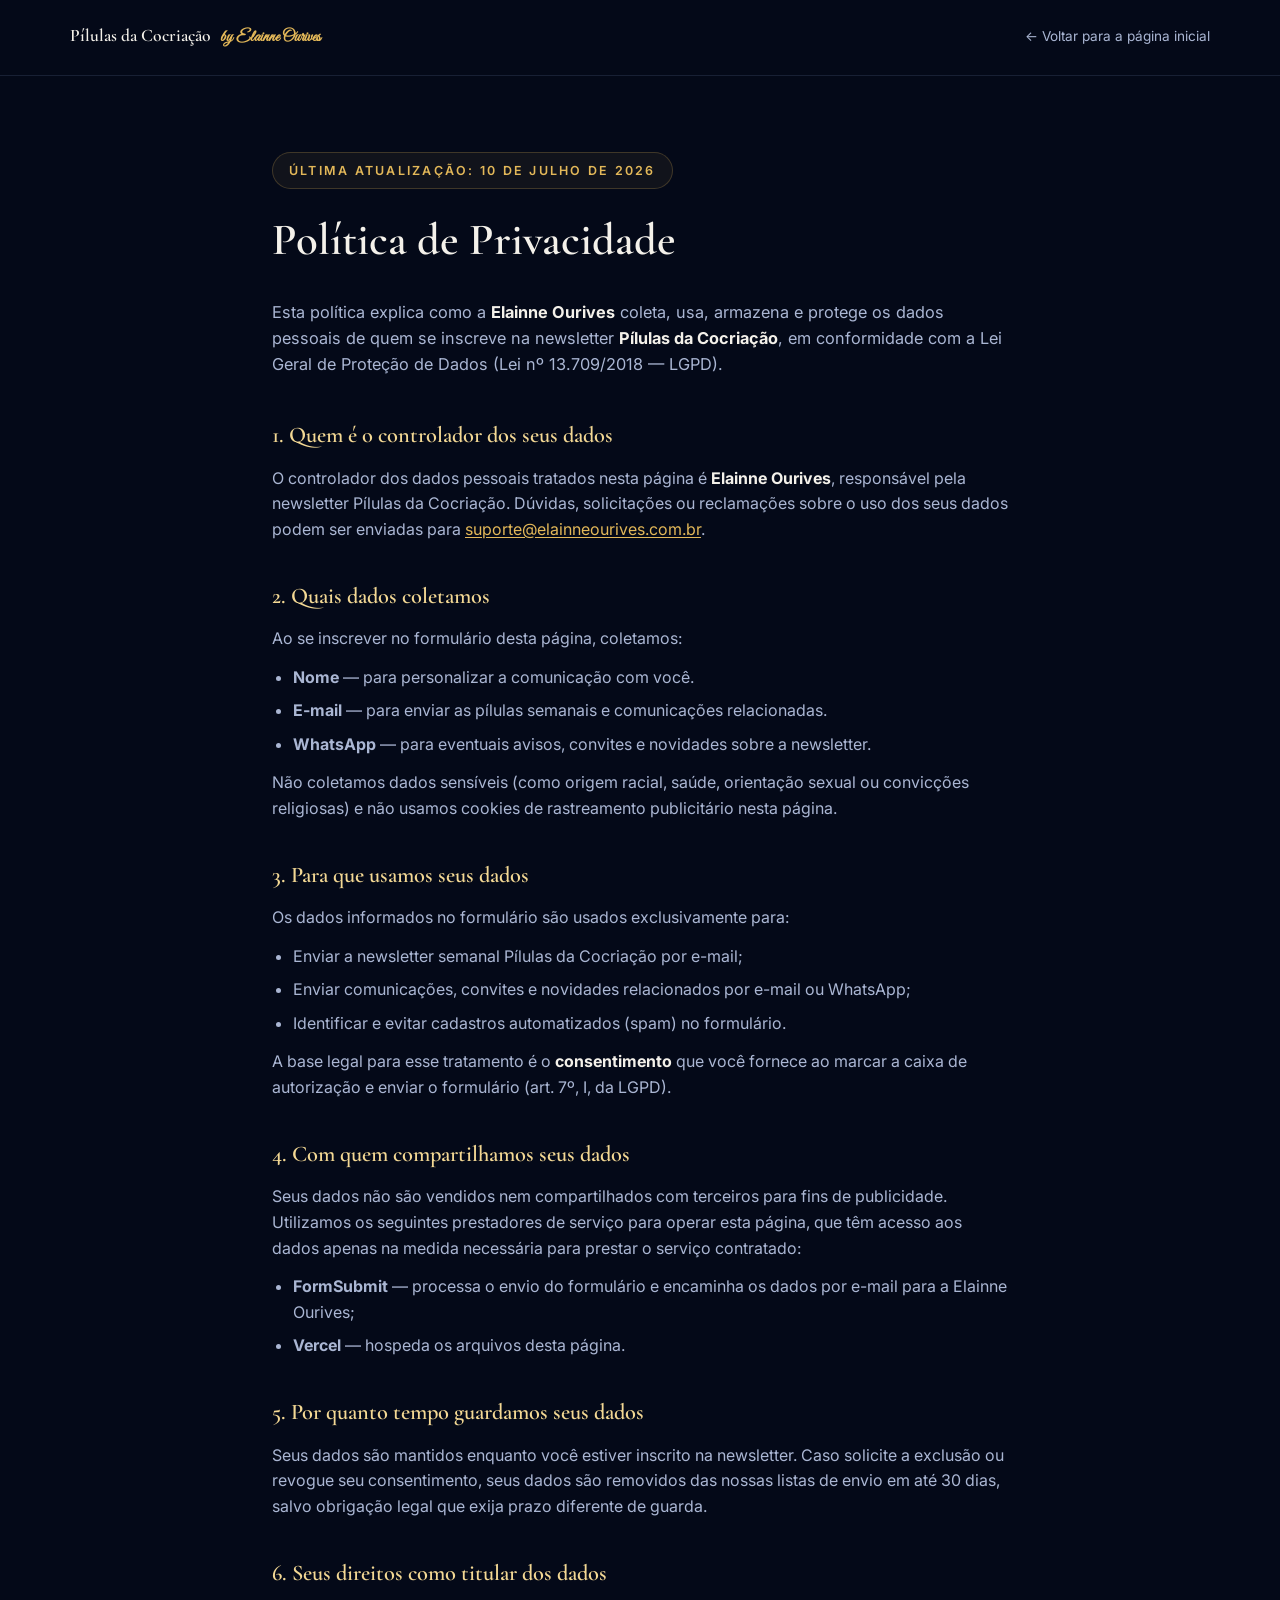
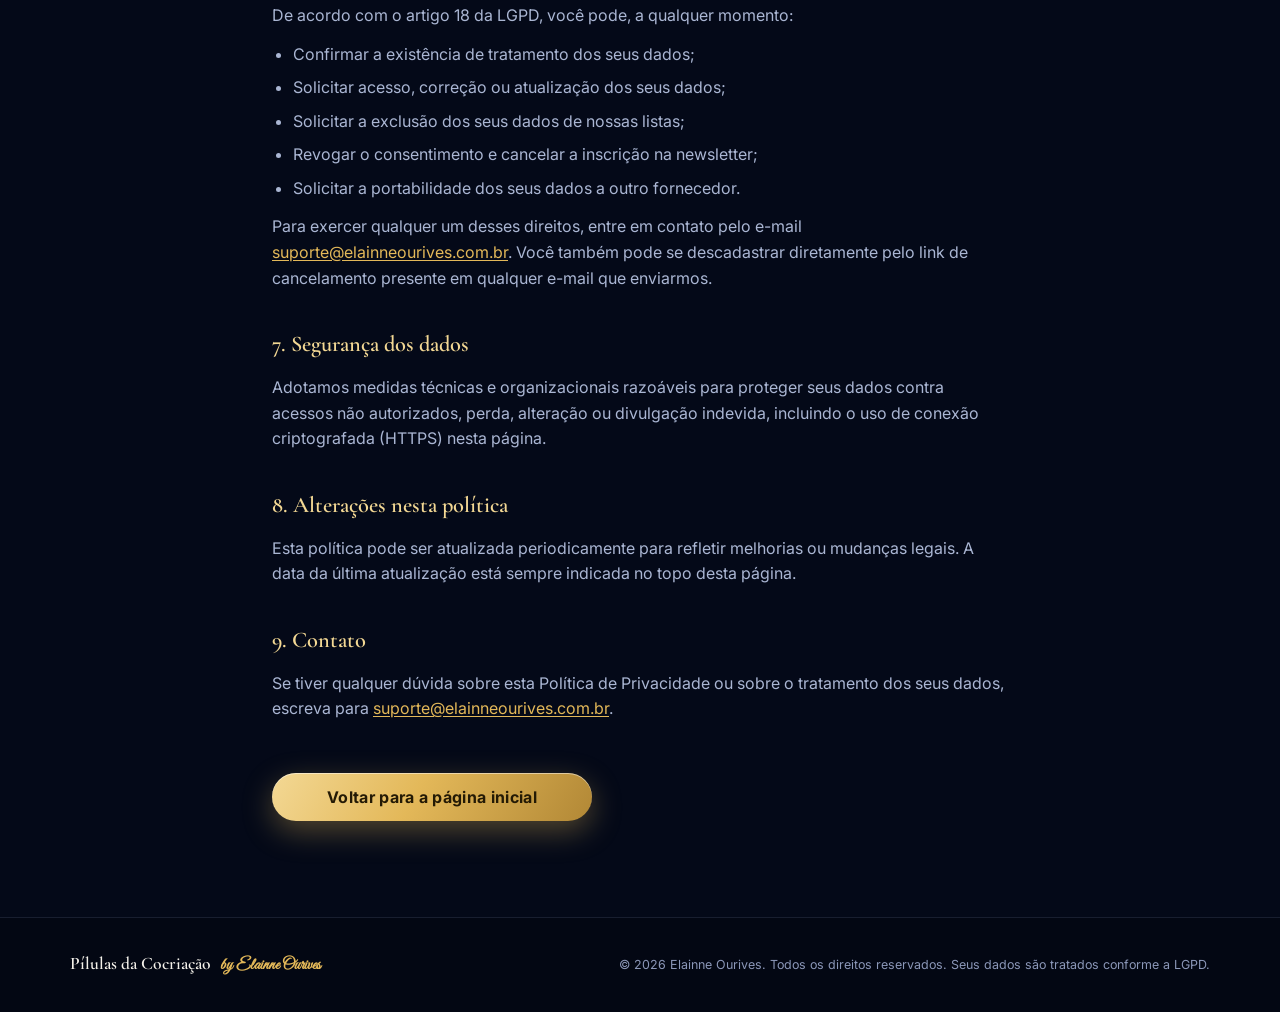
==== commit 83bc4d4c: "Troca o e-mail de contato para suporte@elainneourives.com.br Atualiza o endpoint do FormSubmit e tod" ====
--- a/politica-de-privacidade.html
+++ b/politica-de-privacidade.html
@@ -44,7 +44,7 @@
           <strong>Elainne Ourives</strong>, responsável pela newsletter Pílulas
           da Cocriação. Dúvidas, solicitações ou reclamações sobre o uso dos
           seus dados podem ser enviadas para
-          <a href="mailto:infraestrutura@elainneourives.com.br">infraestrutura@elainneourives.com.br</a>.
+          <a href="mailto:suporte@elainneourives.com.br">suporte@elainneourives.com.br</a>.
         </p>
       </section>
 
@@ -119,7 +119,7 @@
         </ul>
         <p>
           Para exercer qualquer um desses direitos, entre em contato pelo
-          e-mail <a href="mailto:infraestrutura@elainneourives.com.br">infraestrutura@elainneourives.com.br</a>.
+          e-mail <a href="mailto:suporte@elainneourives.com.br">suporte@elainneourives.com.br</a>.
           Você também pode se descadastrar diretamente pelo link de
           cancelamento presente em qualquer e-mail que enviarmos.
         </p>
@@ -149,7 +149,7 @@
         <p>
           Se tiver qualquer dúvida sobre esta Política de Privacidade ou
           sobre o tratamento dos seus dados, escreva para
-          <a href="mailto:infraestrutura@elainneourives.com.br">infraestrutura@elainneourives.com.br</a>.
+          <a href="mailto:suporte@elainneourives.com.br">suporte@elainneourives.com.br</a>.
         </p>
       </section>
 
